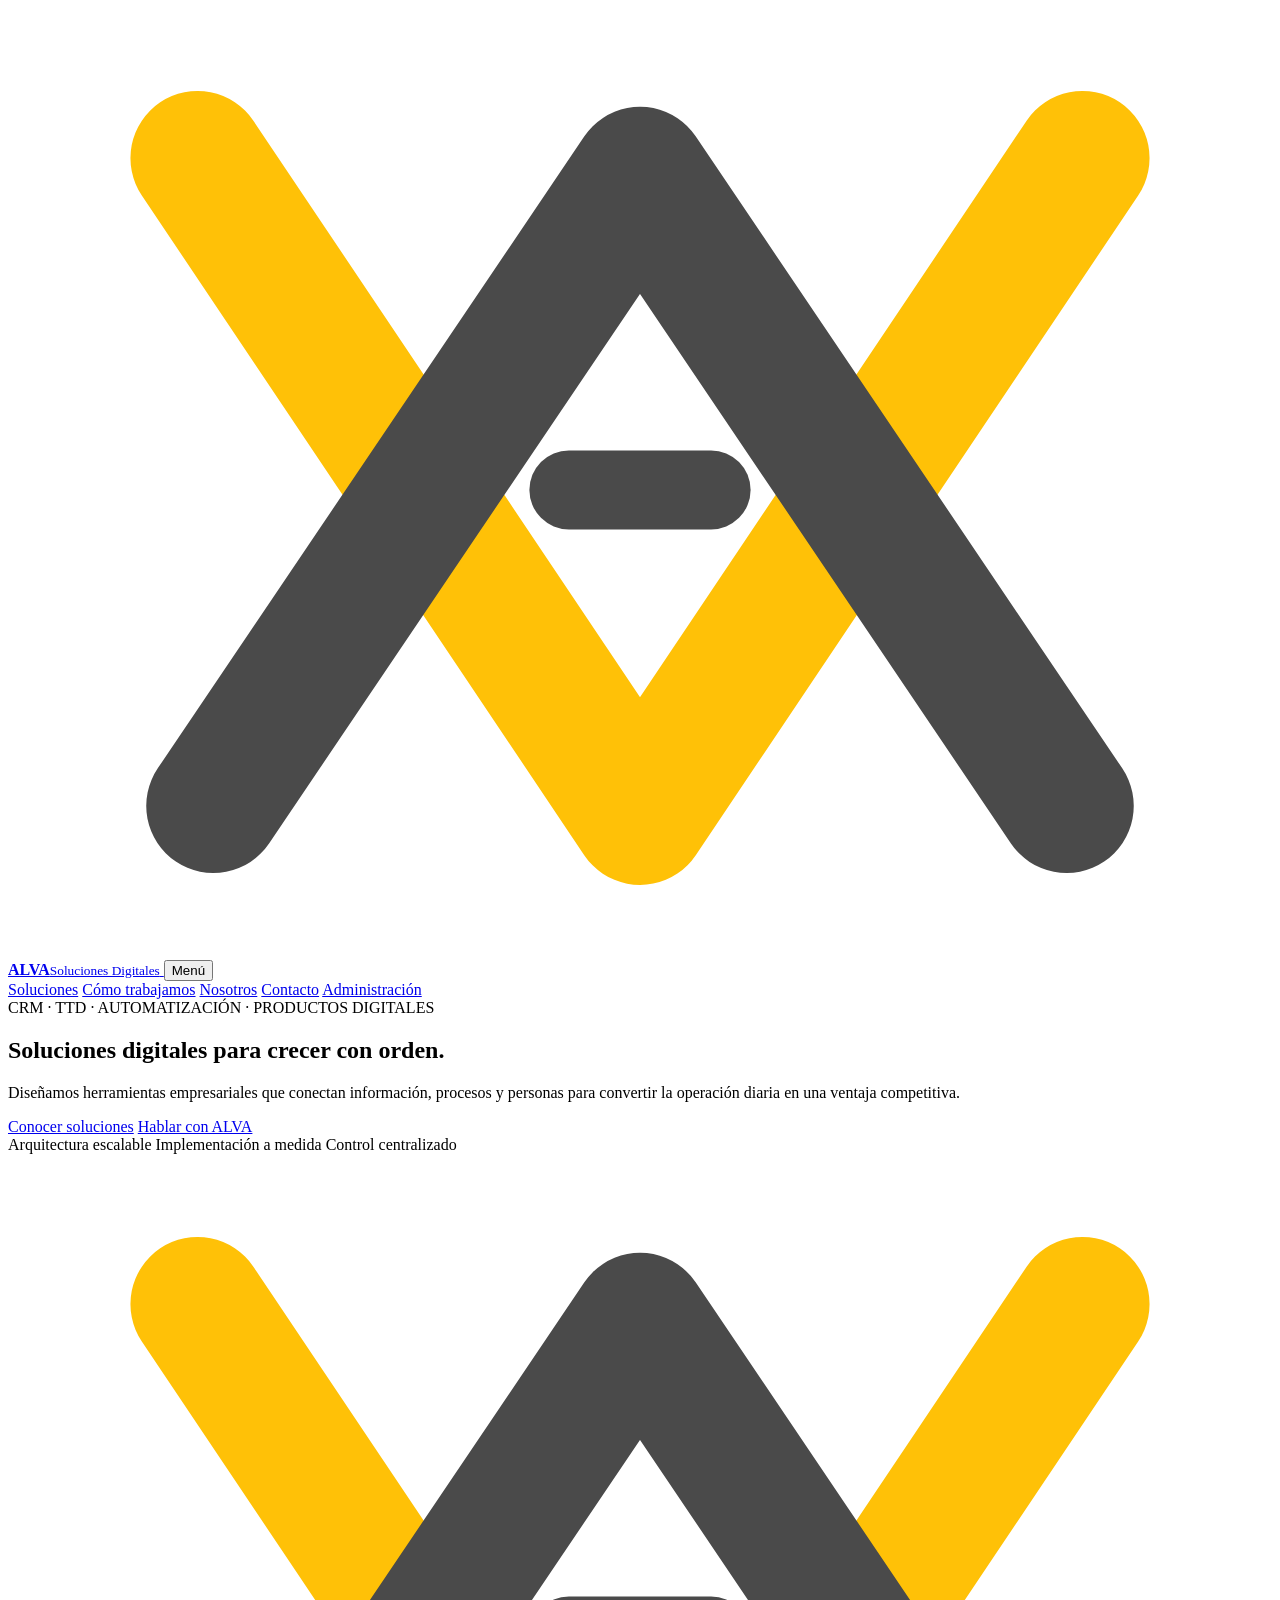
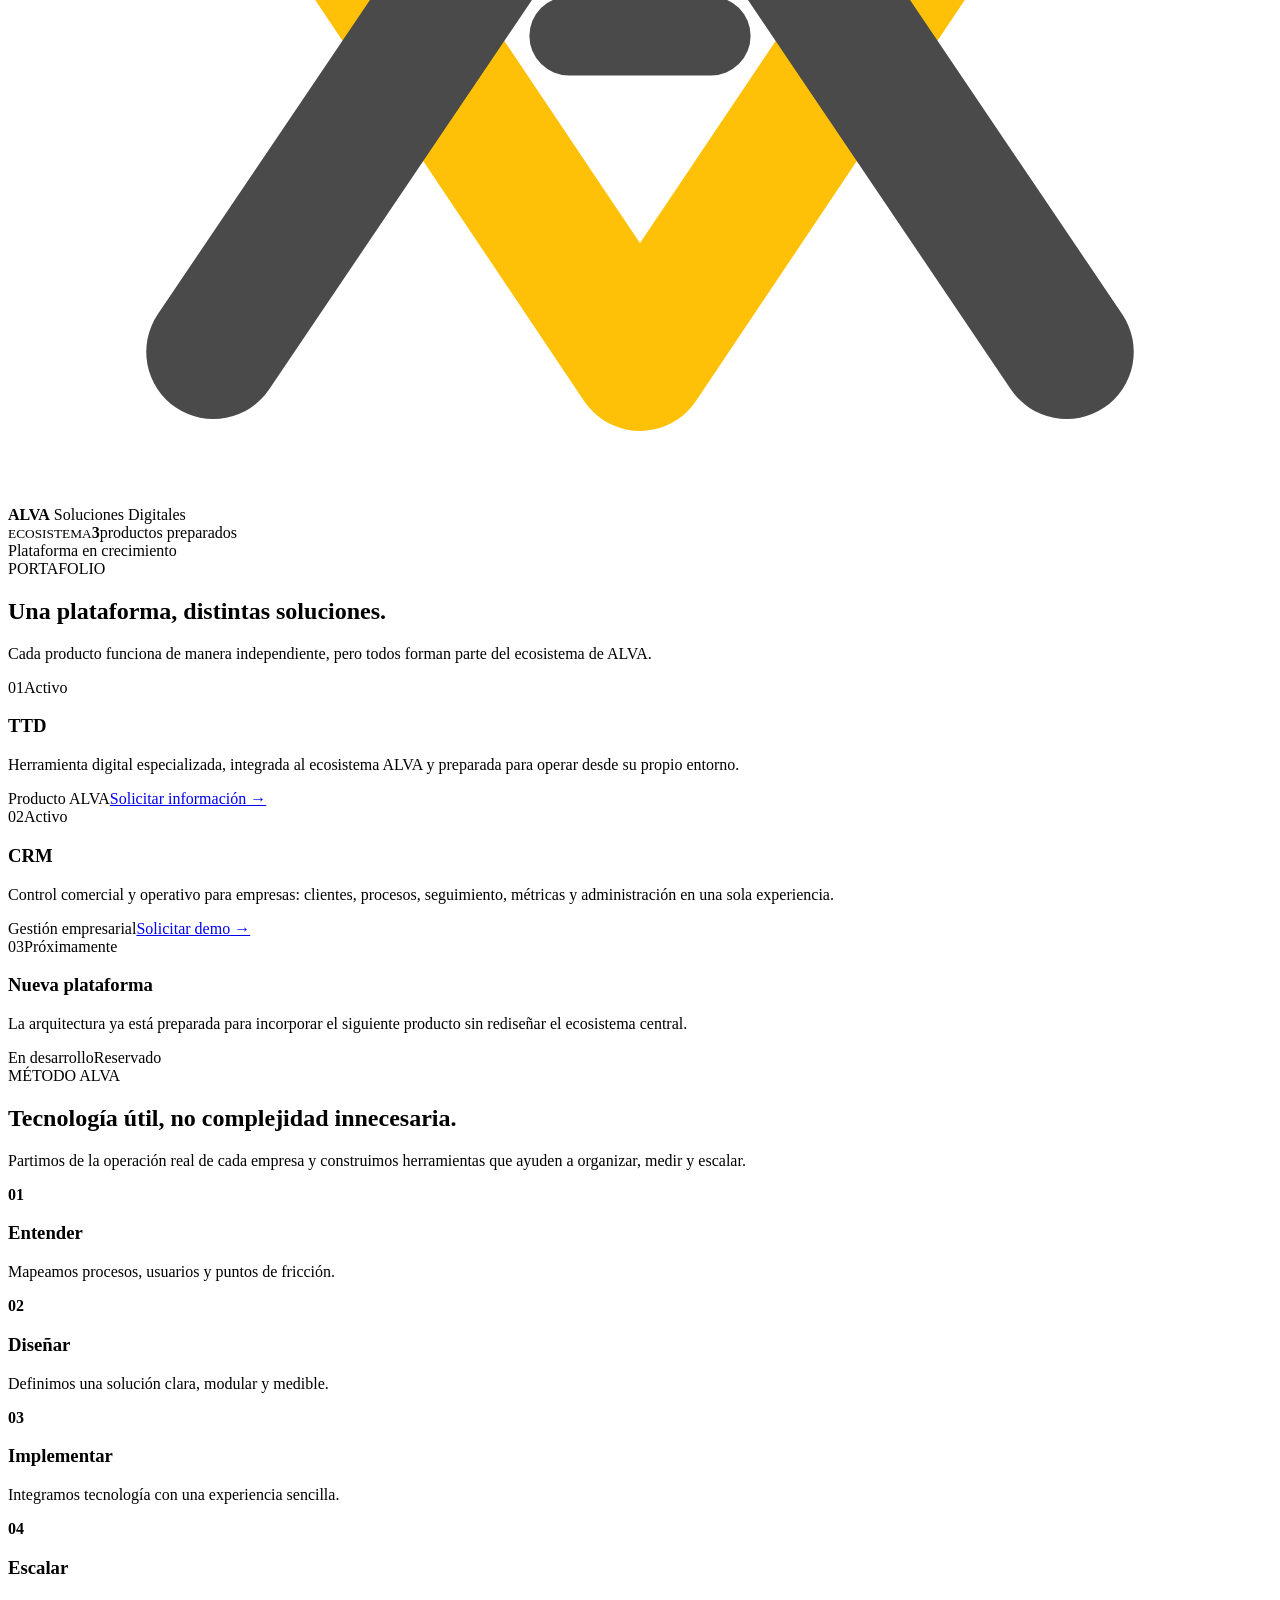
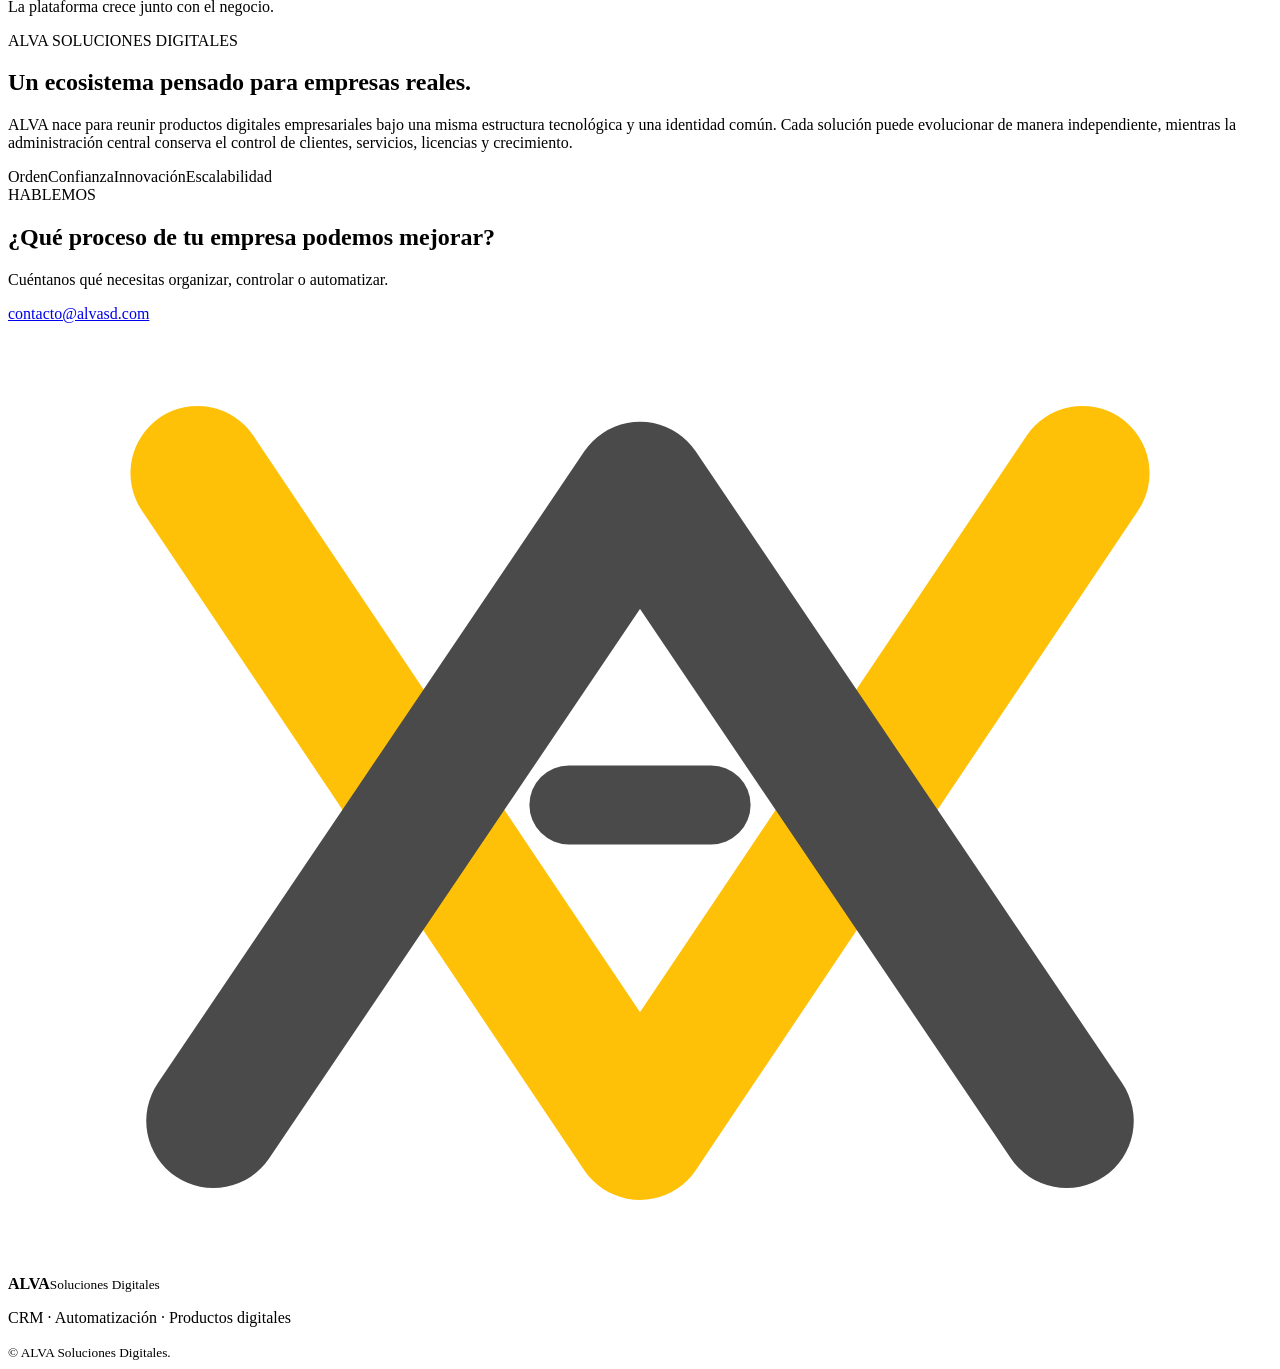
==== index.html @ 44d4e843 "Crea página principal inicial de ALVA SD" ====
<!doctype html>
<html lang="es">
<head>
  <meta charset="utf-8" />
  <meta name="viewport" content="width=device-width, initial-scale=1" />
  <meta name="description" content="ALVA Soluciones Digitales: CRM, TTD y productos digitales para empresas que quieren crecer con orden." />
  <title>ALVA Soluciones Digitales</title>
  <link rel="preconnect" href="https://fonts.googleapis.com">
  <link rel="preconnect" href="https://fonts.gstatic.com" crossorigin>
  <link href="https://fonts.googleapis.com/css2?family=Manrope:wght@400;500;600;700;800&display=swap" rel="stylesheet">
  <link rel="stylesheet" href="./assets/styles.css" />
</head>
<body>
  <header class="site-header">
    <a class="brand" href="#inicio" aria-label="ALVA Soluciones Digitales">
      <img src="./assets/alva-mark.svg" alt="" />
      <span class="brand-copy"><strong>ALVA</strong><small>Soluciones Digitales</small></span>
    </a>
    <button class="menu-toggle" aria-expanded="false" aria-controls="nav">Menú</button>
    <nav id="nav" class="site-nav">
      <a href="#soluciones">Soluciones</a>
      <a href="#metodo">Cómo trabajamos</a>
      <a href="#nosotros">Nosotros</a>
      <a href="#contacto">Contacto</a>
      <a class="nav-access" href="./admin/">Administración</a>
    </nav>
  </header>

  <main id="inicio">
    <section class="hero section-shell">
      <div class="hero-copy">
        <div class="eyebrow">CRM · TTD · AUTOMATIZACIÓN · PRODUCTOS DIGITALES</div>
        <h1>Soluciones digitales para <span>crecer con orden.</span></h1>
        <p>Diseñamos herramientas empresariales que conectan información, procesos y personas para convertir la operación diaria en una ventaja competitiva.</p>
        <div class="hero-actions">
          <a class="btn btn-primary" href="#soluciones">Conocer soluciones</a>
          <a class="btn btn-secondary" href="#contacto">Hablar con ALVA</a>
        </div>
        <div class="hero-points">
          <span>Arquitectura escalable</span>
          <span>Implementación a medida</span>
          <span>Control centralizado</span>
        </div>
      </div>
      <div class="hero-visual" aria-hidden="true">
        <div class="hero-glow"></div>
        <div class="hero-card hero-card-main">
          <img src="./assets/alva-mark.svg" alt="" />
          <strong>ALVA</strong>
          <span>Soluciones Digitales</span>
        </div>
        <div class="hero-card hero-card-stat"><small>ECOSISTEMA</small><strong>3</strong><span>productos preparados</span></div>
        <div class="hero-card hero-card-status"><i></i><span>Plataforma en crecimiento</span></div>
      </div>
    </section>

    <section id="soluciones" class="section section-shell">
      <div class="section-heading">
        <div class="eyebrow">PORTAFOLIO</div>
        <h2>Una plataforma, distintas soluciones.</h2>
        <p>Cada producto funciona de manera independiente, pero todos forman parte del ecosistema de ALVA.</p>
      </div>
      <div class="product-grid">
        <article class="product-card featured">
          <div class="product-top"><span class="product-number">01</span><span class="pill active">Activo</span></div>
          <h3>TTD</h3>
          <p>Herramienta digital especializada, integrada al ecosistema ALVA y preparada para operar desde su propio entorno.</p>
          <div class="card-footer"><span>Producto ALVA</span><a href="#contacto">Solicitar información →</a></div>
        </article>
        <article class="product-card">
          <div class="product-top"><span class="product-number">02</span><span class="pill active">Activo</span></div>
          <h3>CRM</h3>
          <p>Control comercial y operativo para empresas: clientes, procesos, seguimiento, métricas y administración en una sola experiencia.</p>
          <div class="card-footer"><span>Gestión empresarial</span><a href="#contacto">Solicitar demo →</a></div>
        </article>
        <article class="product-card future">
          <div class="product-top"><span class="product-number">03</span><span class="pill soon">Próximamente</span></div>
          <h3>Nueva plataforma</h3>
          <p>La arquitectura ya está preparada para incorporar el siguiente producto sin rediseñar el ecosistema central.</p>
          <div class="card-footer"><span>En desarrollo</span><span>Reservado</span></div>
        </article>
      </div>
    </section>

    <section id="metodo" class="section section-dark">
      <div class="section-shell split-section">
        <div class="section-heading light">
          <div class="eyebrow">MÉTODO ALVA</div>
          <h2>Tecnología útil, no complejidad innecesaria.</h2>
          <p>Partimos de la operación real de cada empresa y construimos herramientas que ayuden a organizar, medir y escalar.</p>
        </div>
        <div class="steps">
          <div class="step"><b>01</b><div><h3>Entender</h3><p>Mapeamos procesos, usuarios y puntos de fricción.</p></div></div>
          <div class="step"><b>02</b><div><h3>Diseñar</h3><p>Definimos una solución clara, modular y medible.</p></div></div>
          <div class="step"><b>03</b><div><h3>Implementar</h3><p>Integramos tecnología con una experiencia sencilla.</p></div></div>
          <div class="step"><b>04</b><div><h3>Escalar</h3><p>La plataforma crece junto con el negocio.</p></div></div>
        </div>
      </div>
    </section>

    <section id="nosotros" class="section section-shell about-grid">
      <div>
        <div class="eyebrow">ALVA SOLUCIONES DIGITALES</div>
        <h2>Un ecosistema pensado para empresas reales.</h2>
      </div>
      <div class="about-copy">
        <p>ALVA nace para reunir productos digitales empresariales bajo una misma estructura tecnológica y una identidad común. Cada solución puede evolucionar de manera independiente, mientras la administración central conserva el control de clientes, servicios, licencias y crecimiento.</p>
        <div class="about-values"><span>Orden</span><span>Confianza</span><span>Innovación</span><span>Escalabilidad</span></div>
      </div>
    </section>

    <section id="contacto" class="section section-shell">
      <div class="cta-panel">
        <div><div class="eyebrow">HABLEMOS</div><h2>¿Qué proceso de tu empresa podemos mejorar?</h2><p>Cuéntanos qué necesitas organizar, controlar o automatizar.</p></div>
        <a class="btn btn-primary" href="mailto:contacto@alvasd.com">contacto@alvasd.com</a>
      </div>
    </section>
  </main>

  <footer class="site-footer section-shell">
    <div class="brand footer-brand"><img src="./assets/alva-mark.svg" alt="" /><span class="brand-copy"><strong>ALVA</strong><small>Soluciones Digitales</small></span></div>
    <p>CRM · Automatización · Productos digitales</p>
    <small>© <span id="year"></span> ALVA Soluciones Digitales.</small>
  </footer>

  <script src="./assets/site.js"></script>
</body>
</html>
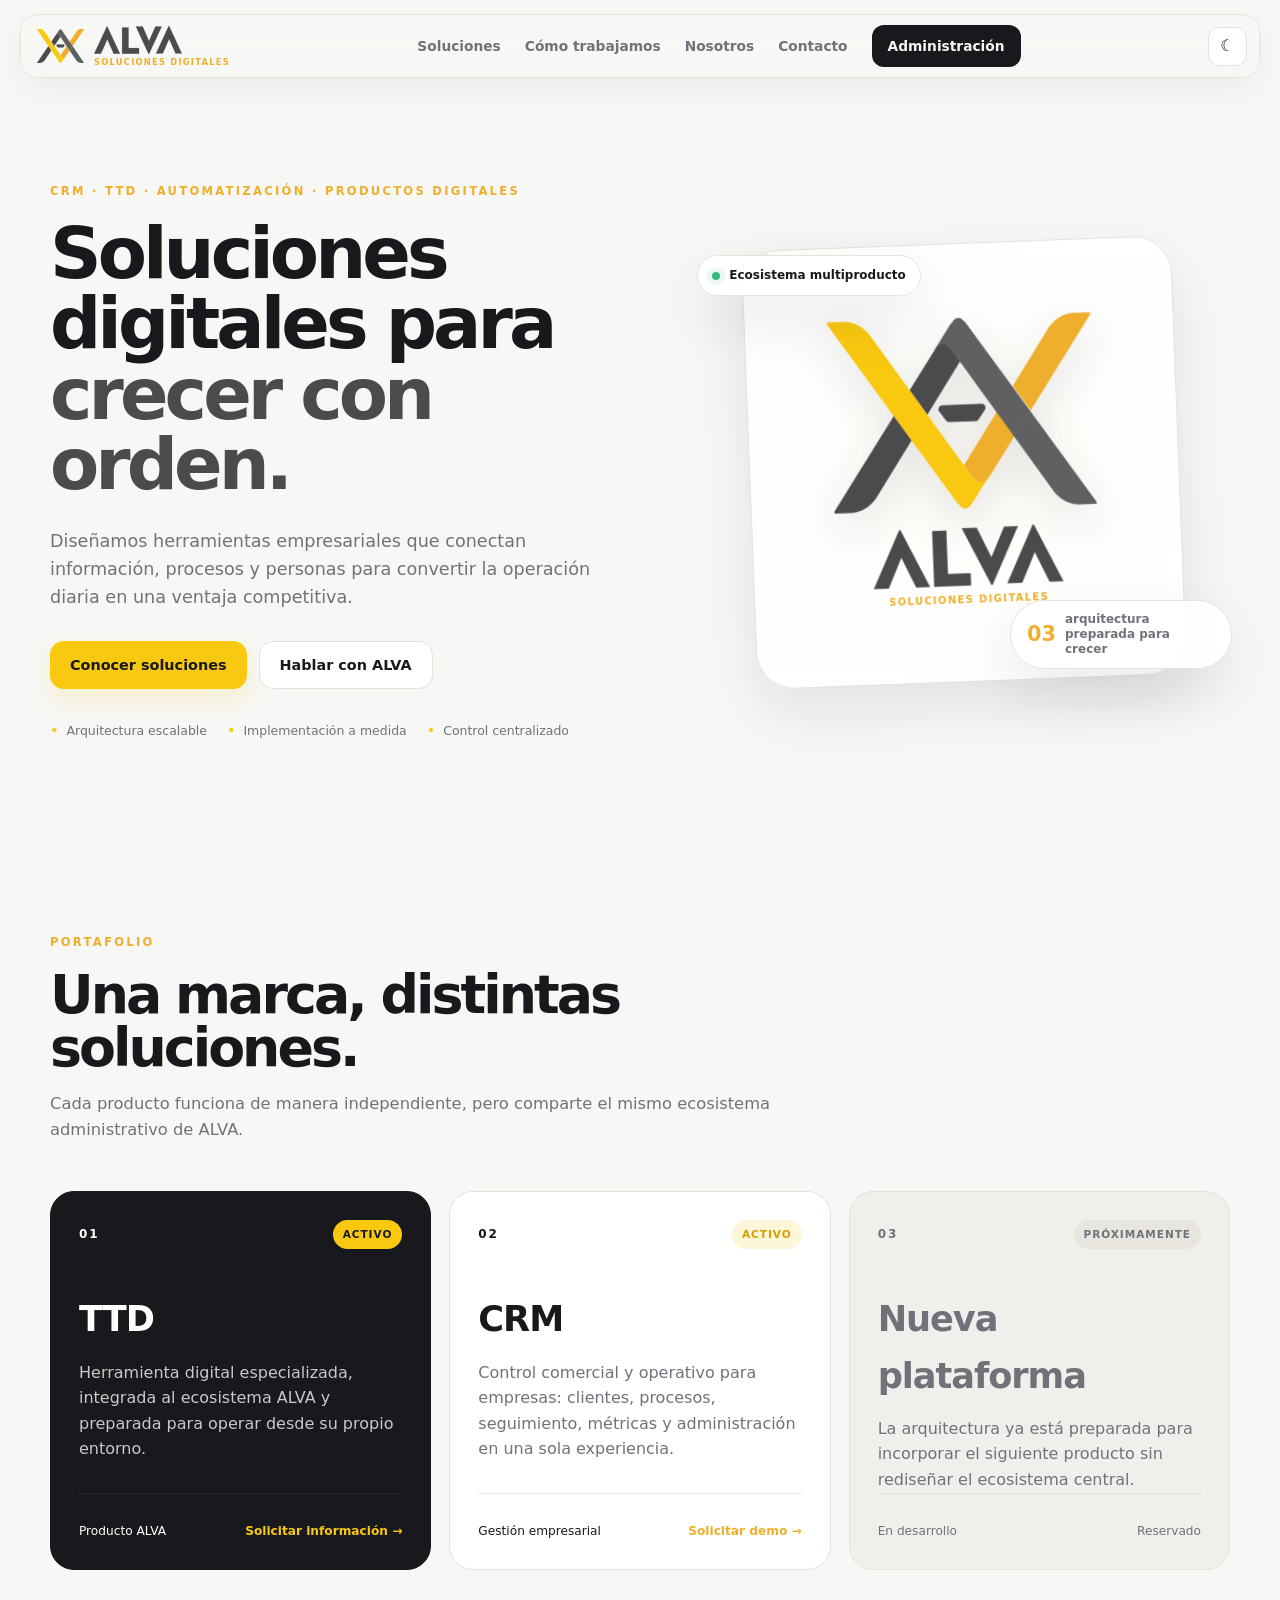
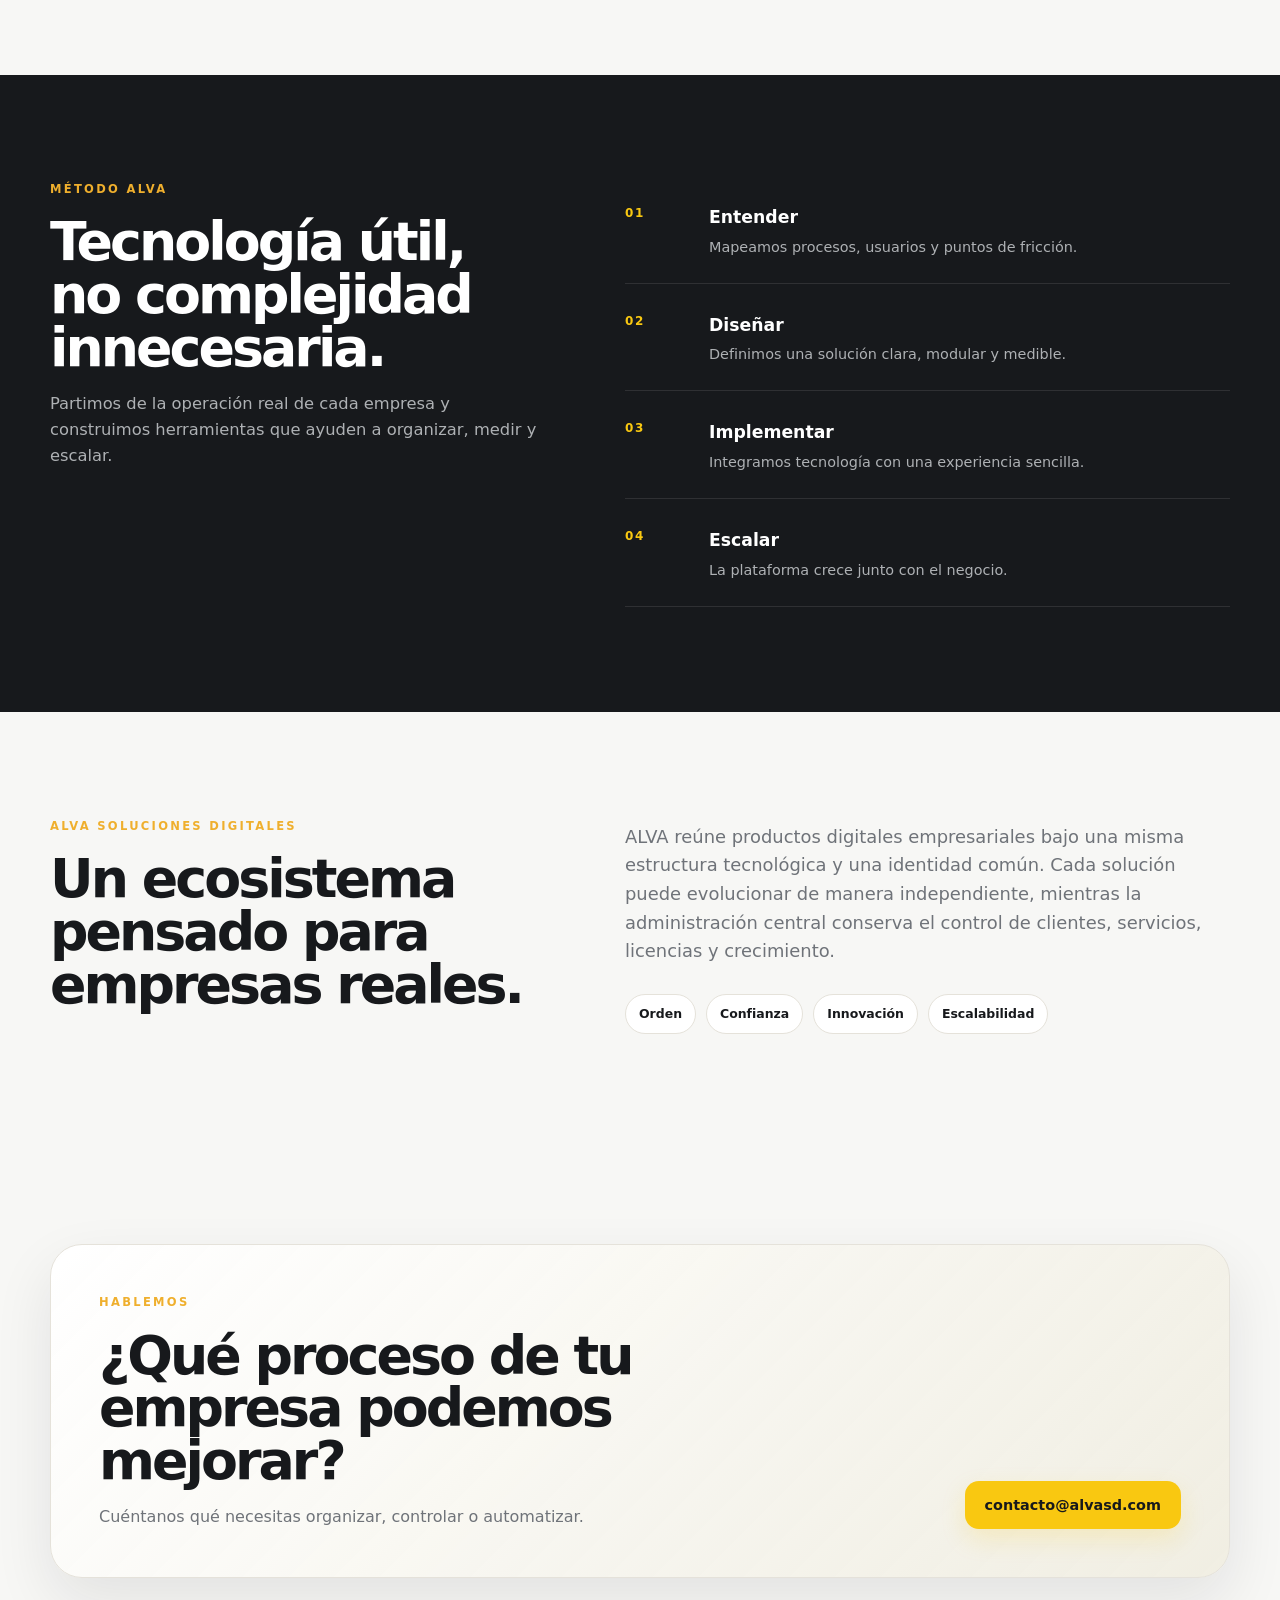
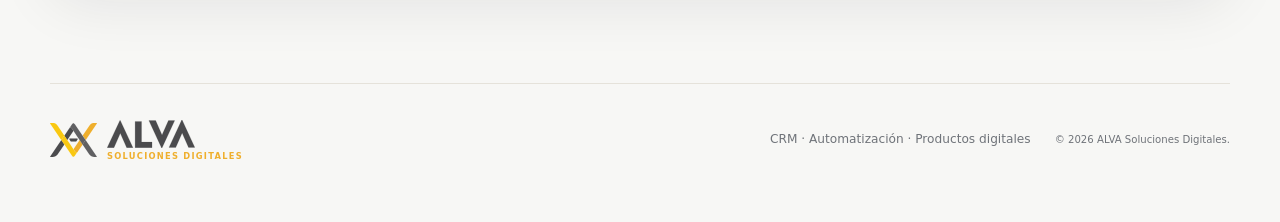
==== commit ab2d3a42: "Aplica identidad oficial de ALVA y selector de tema en la Home" ====
--- a/index.html
+++ b/index.html
@@ -1,10 +1,16 @@
 <!doctype html>
-<html lang="es">
+<html lang="es" data-theme="light">
 <head>
   <meta charset="utf-8" />
   <meta name="viewport" content="width=device-width, initial-scale=1" />
   <meta name="description" content="ALVA Soluciones Digitales: CRM, TTD y productos digitales para empresas que quieren crecer con orden." />
+  <meta name="theme-color" content="#f7f7f5" />
+  <meta name="color-scheme" content="light dark" />
   <title>ALVA Soluciones Digitales</title>
+  <link rel="icon" type="image/svg+xml" href="./assets/brand/isotipo-color.svg" />
+  <script>
+    (()=>{try{const saved=localStorage.getItem('alva-theme');const theme=saved||(matchMedia('(prefers-color-scheme: dark)').matches?'dark':'light');document.documentElement.dataset.theme=theme;}catch(_){}})();
+  </script>
   <link rel="preconnect" href="https://fonts.googleapis.com">
   <link rel="preconnect" href="https://fonts.gstatic.com" crossorigin>
   <link href="https://fonts.googleapis.com/css2?family=Manrope:wght@400;500;600;700;800&display=swap" rel="stylesheet">
@@ -13,10 +19,16 @@
 <body>
   <header class="site-header">
     <a class="brand" href="#inicio" aria-label="ALVA Soluciones Digitales">
-      <img src="./assets/alva-mark.svg" alt="" />
-      <span class="brand-copy"><strong>ALVA</strong><small>Soluciones Digitales</small></span>
+      <span class="brand-mark">
+        <img class="theme-light-asset" src="./assets/brand/isotipo-color.svg" alt="" />
+        <img class="theme-dark-asset" src="./assets/brand/isotipo-color-dark.svg" alt="" />
+      </span>
+      <span class="brand-name"><img src="./assets/brand/logotipo.svg" alt="ALVA" /><small>Soluciones Digitales</small></span>
     </a>
-    <button class="menu-toggle" aria-expanded="false" aria-controls="nav">Menú</button>
+    <div class="header-actions">
+      <button class="theme-toggle" type="button" data-theme-toggle aria-label="Cambiar tema" title="Cambiar tema"><span aria-hidden="true">◐</span></button>
+      <button class="menu-toggle" aria-expanded="false" aria-controls="nav">Menú</button>
+    </div>
     <nav id="nav" class="site-nav">
       <a href="#soluciones">Soluciones</a>
       <a href="#metodo">Cómo trabajamos</a>
@@ -42,23 +54,24 @@
           <span>Control centralizado</span>
         </div>
       </div>
-      <div class="hero-visual" aria-hidden="true">
+      <div class="hero-visual" aria-label="Identidad de ALVA Soluciones Digitales">
         <div class="hero-glow"></div>
-        <div class="hero-card hero-card-main">
-          <img src="./assets/alva-mark.svg" alt="" />
-          <strong>ALVA</strong>
+        <div class="hero-brand-card">
+          <img class="theme-light-asset hero-isotype" src="./assets/brand/isotipo-color.svg" alt="Isotipo de ALVA" />
+          <img class="theme-dark-asset hero-isotype" src="./assets/brand/isotipo-color-dark.svg" alt="Isotipo de ALVA" />
+          <img class="hero-wordmark" src="./assets/brand/logotipo.svg" alt="ALVA" />
           <span>Soluciones Digitales</span>
         </div>
-        <div class="hero-card hero-card-stat"><small>ECOSISTEMA</small><strong>3</strong><span>productos preparados</span></div>
-        <div class="hero-card hero-card-status"><i></i><span>Plataforma en crecimiento</span></div>
+        <div class="hero-chip hero-chip-top"><i></i><span>Ecosistema multiproducto</span></div>
+        <div class="hero-chip hero-chip-bottom"><b>03</b><span>arquitectura preparada para crecer</span></div>
       </div>
     </section>
 
     <section id="soluciones" class="section section-shell">
       <div class="section-heading">
         <div class="eyebrow">PORTAFOLIO</div>
-        <h2>Una plataforma, distintas soluciones.</h2>
-        <p>Cada producto funciona de manera independiente, pero todos forman parte del ecosistema de ALVA.</p>
+        <h2>Una marca, distintas soluciones.</h2>
+        <p>Cada producto funciona de manera independiente, pero comparte el mismo ecosistema administrativo de ALVA.</p>
       </div>
       <div class="product-grid">
         <article class="product-card featured">
@@ -104,7 +117,7 @@
         <h2>Un ecosistema pensado para empresas reales.</h2>
       </div>
       <div class="about-copy">
-        <p>ALVA nace para reunir productos digitales empresariales bajo una misma estructura tecnológica y una identidad común. Cada solución puede evolucionar de manera independiente, mientras la administración central conserva el control de clientes, servicios, licencias y crecimiento.</p>
+        <p>ALVA reúne productos digitales empresariales bajo una misma estructura tecnológica y una identidad común. Cada solución puede evolucionar de manera independiente, mientras la administración central conserva el control de clientes, servicios, licencias y crecimiento.</p>
         <div class="about-values"><span>Orden</span><span>Confianza</span><span>Innovación</span><span>Escalabilidad</span></div>
       </div>
     </section>
@@ -118,11 +131,15 @@
   </main>
 
   <footer class="site-footer section-shell">
-    <div class="brand footer-brand"><img src="./assets/alva-mark.svg" alt="" /><span class="brand-copy"><strong>ALVA</strong><small>Soluciones Digitales</small></span></div>
+    <a class="brand footer-brand" href="#inicio" aria-label="Volver al inicio">
+      <span class="brand-mark"><img class="theme-light-asset" src="./assets/brand/isotipo-color.svg" alt="" /><img class="theme-dark-asset" src="./assets/brand/isotipo-color-dark.svg" alt="" /></span>
+      <span class="brand-name"><img src="./assets/brand/logotipo.svg" alt="ALVA" /><small>Soluciones Digitales</small></span>
+    </a>
     <p>CRM · Automatización · Productos digitales</p>
     <small>© <span id="year"></span> ALVA Soluciones Digitales.</small>
   </footer>
 
+  <script src="./assets/theme.js"></script>
   <script src="./assets/site.js"></script>
 </body>
 </html>
--- a/assets/styles.css
+++ b/assets/styles.css
@@ -0,0 +1,32 @@
+:root{
+  color-scheme:light;
+  --graphite:#4b4b4d;--graphite-soft:#606062;--graphite-deep:#2e2e30;--ink:#17191c;
+  --amber:#f9c811;--amber-deep:#efaf2d;--paper:#f7f7f5;--surface:#ffffff;--surface-2:#efefec;
+  --muted:#6f7379;--line:#e5e2da;--header:rgba(247,247,245,.88);--shadow:0 24px 60px rgba(23,25,28,.09);
+  --radius:24px;
+}
+html[data-theme="dark"]{
+  color-scheme:dark;
+  --ink:#f3f4f5;--paper:#111316;--surface:#191c20;--surface-2:#20242a;--muted:#a9adb3;--line:#2b3036;
+  --header:rgba(17,19,22,.86);--shadow:0 24px 60px rgba(0,0,0,.28);--graphite:#c6c9cd;--graphite-soft:#aeb2b7;
+}
+*{box-sizing:border-box}
+html{scroll-behavior:smooth}
+body{margin:0;font-family:'Manrope',system-ui,-apple-system,BlinkMacSystemFont,'Segoe UI',sans-serif;color:var(--ink);background:var(--paper);line-height:1.6;transition:background .25s ease,color .25s ease}
+a{color:inherit;text-decoration:none}img{max-width:100%;display:block}button{font:inherit}
+.section-shell{width:min(1180px,calc(100% - 40px));margin-inline:auto}
+.theme-dark-asset{display:none}html[data-theme="dark"] .theme-light-asset{display:none}html[data-theme="dark"] .theme-dark-asset{display:block}
+.site-header{position:sticky;top:0;z-index:30;display:flex;align-items:center;justify-content:space-between;width:min(1240px,calc(100% - 28px));margin:14px auto 0;padding:10px 12px 10px 16px;background:var(--header);backdrop-filter:blur(18px);border:1px solid var(--line);border-radius:18px;box-shadow:0 10px 30px rgba(23,25,28,.05)}
+.brand{display:flex;align-items:center;gap:10px;min-width:max-content}.brand-mark{width:47px;display:grid;place-items:center}.brand-mark img{width:100%;height:36px;object-fit:contain}.brand-name{display:flex;flex-direction:column;line-height:1}.brand-name>img{width:88px;height:auto}.brand-name small{text-transform:uppercase;font-size:.52rem;letter-spacing:.15em;color:var(--amber-deep);font-weight:800;margin-top:4px}.brand-name>img{transition:filter .2s ease}html[data-theme="dark"] .brand-name>img{filter:brightness(0) invert(1);opacity:.92}
+.header-actions{display:flex;align-items:center;gap:8px;order:3}.theme-toggle,.menu-toggle{border:1px solid var(--line);background:var(--surface);color:var(--ink);border-radius:11px;height:39px;min-width:39px;padding:0 11px;cursor:pointer;font-weight:800}.theme-toggle{font-size:1rem}.menu-toggle{display:none}
+.site-nav{display:flex;align-items:center;gap:24px;font-size:.86rem;font-weight:650}.site-nav a{color:var(--muted)}.site-nav a:hover{color:var(--ink)}.nav-access{background:var(--ink);color:var(--paper)!important;padding:10px 16px;border-radius:12px}
+.hero{min-height:750px;display:grid;grid-template-columns:1.04fr .96fr;align-items:center;gap:70px;padding-block:88px 70px}.eyebrow{font-size:.72rem;font-weight:800;letter-spacing:.2em;color:var(--amber-deep);margin-bottom:18px}.hero h1,.section h2,.cta-panel h2{font-size:clamp(2.7rem,5.6vw,5.6rem);line-height:.98;letter-spacing:-.055em;margin:0}.hero h1 span{color:var(--graphite)}.hero-copy>p{max-width:690px;font-size:1.1rem;color:var(--muted);margin:28px 0 30px}.hero-actions{display:flex;gap:12px;flex-wrap:wrap}.btn{display:inline-flex;align-items:center;justify-content:center;min-height:48px;padding:0 20px;border-radius:14px;font-weight:800;font-size:.9rem}.btn-primary{background:var(--amber);color:#17191c;box-shadow:0 10px 24px rgba(249,200,17,.18)}.btn-primary:hover{background:#ffd53b}.btn-secondary{border:1px solid var(--line);background:var(--surface)}.hero-points{display:flex;gap:20px;flex-wrap:wrap;margin-top:30px;color:var(--muted);font-size:.78rem}.hero-points span:before{content:'•';color:var(--amber);margin-right:8px;font-size:1.15em}
+.hero-visual{position:relative;min-height:530px;display:grid;place-items:center}.hero-glow{position:absolute;inset:14% 5%;background:radial-gradient(circle at 50% 48%,rgba(249,200,17,.29),rgba(239,175,45,.06) 48%,transparent 70%);filter:blur(8px)}.hero-brand-card{position:relative;width:min(430px,86%);aspect-ratio:1/1.02;background:color-mix(in srgb,var(--surface) 88%,transparent);backdrop-filter:blur(14px);border:1px solid var(--line);border-radius:38px;box-shadow:var(--shadow);display:flex;flex-direction:column;align-items:center;justify-content:center;padding:45px;transform:rotate(-2.2deg)}.hero-isotype{width:78%;filter:drop-shadow(0 16px 22px rgba(23,25,28,.12))}.hero-wordmark{width:56%;margin-top:18px}html[data-theme="dark"] .hero-wordmark{filter:brightness(0) invert(1);opacity:.92}.hero-brand-card>span{text-transform:uppercase;color:var(--amber-deep);font-weight:800;letter-spacing:.14em;font-size:.62rem;margin-top:6px}.hero-chip{position:absolute;background:color-mix(in srgb,var(--surface) 92%,transparent);border:1px solid var(--line);box-shadow:var(--shadow);border-radius:999px;display:flex;align-items:center;gap:9px;font-size:.75rem;font-weight:750}.hero-chip-top{left:0;top:58px;padding:10px 14px}.hero-chip-top i{width:8px;height:8px;border-radius:50%;background:#3ab879;box-shadow:0 0 0 5px rgba(58,184,121,.1)}.hero-chip-bottom{right:-2px;bottom:58px;padding:11px 16px}.hero-chip-bottom b{font-size:1.3rem;color:var(--amber-deep)}.hero-chip-bottom span{max-width:150px;line-height:1.25;color:var(--muted)}
+.section{padding-block:105px}.section-heading{max-width:760px}.section-heading h2,.about-grid h2,.cta-panel h2{font-size:clamp(2.2rem,4.2vw,4rem)}.section-heading p{color:var(--muted);font-size:1.02rem}.product-grid{display:grid;grid-template-columns:repeat(3,1fr);gap:18px;margin-top:48px}.product-card{background:var(--surface);border:1px solid var(--line);border-radius:var(--radius);padding:28px;min-height:340px;display:flex;flex-direction:column;transition:.2s ease}.product-card:hover{transform:translateY(-5px);box-shadow:var(--shadow)}.product-card.featured{background:#17191c;color:#fff;border-color:#17191c}.product-card.future{background:var(--surface-2);color:var(--muted)}.product-top{display:flex;justify-content:space-between;align-items:center}.product-number{font-size:.75rem;font-weight:800;letter-spacing:.16em}.pill{font-size:.66rem;font-weight:800;border-radius:999px;padding:6px 10px;text-transform:uppercase;letter-spacing:.09em}.pill.active{background:rgba(249,200,17,.16);color:#d49d00}.featured .pill.active{background:var(--amber);color:#17191c}.pill.soon{background:color-mix(in srgb,var(--line) 75%,transparent);color:var(--muted)}.product-card h3{font-size:2.2rem;margin:42px 0 12px;letter-spacing:-.03em}.product-card p{margin:0;color:var(--muted)}.featured p{color:#c8c9ca}.card-footer{margin-top:auto;display:flex;justify-content:space-between;gap:18px;align-items:end;padding-top:28px;border-top:1px solid rgba(128,128,128,.15);font-size:.76rem}.card-footer a{font-weight:800;color:var(--amber-deep)}.featured .card-footer a{color:var(--amber)}
+.section-dark{background:#17191c;color:#fff}.split-section{display:grid;grid-template-columns:.9fr 1.1fr;gap:80px;align-items:start}.section-heading.light p{color:#aeb1b4}.steps{display:grid;gap:4px}.step{display:grid;grid-template-columns:64px 1fr;gap:20px;padding:24px 0;border-bottom:1px solid rgba(255,255,255,.1)}.step b{color:var(--amber);font-size:.75rem;letter-spacing:.14em}.step h3{margin:0 0 4px;font-size:1.08rem}.step p{margin:0;color:#aeb1b4;font-size:.9rem}
+.about-grid{display:grid;grid-template-columns:.9fr 1.1fr;gap:80px;align-items:start}.about-copy>p{font-size:1.12rem;color:var(--muted);margin-top:6px}.about-values{display:flex;flex-wrap:wrap;gap:10px;margin-top:28px}.about-values span{padding:9px 13px;border-radius:999px;border:1px solid var(--line);background:var(--surface);font-size:.78rem;font-weight:700}
+.cta-panel{background:linear-gradient(135deg,var(--surface) 0%,color-mix(in srgb,var(--surface-2) 82%,var(--amber) 5%) 100%);border:1px solid var(--line);border-radius:32px;padding:48px;display:flex;justify-content:space-between;align-items:end;gap:30px;box-shadow:var(--shadow)}.cta-panel>div{max-width:760px}.cta-panel p{color:var(--muted);margin-bottom:0}.cta-panel .btn{white-space:nowrap}
+.site-footer{display:grid;grid-template-columns:1fr auto auto;gap:24px;align-items:center;padding-block:34px 60px;border-top:1px solid var(--line);color:var(--muted);font-size:.76rem}.footer-brand{color:var(--ink)}
+@media(max-width:980px){.site-nav{display:none;position:absolute;top:72px;left:0;right:0;margin:auto;width:calc(100% - 18px);padding:18px;background:var(--surface);border:1px solid var(--line);border-radius:16px;box-shadow:var(--shadow);flex-direction:column;align-items:stretch}.site-nav.open{display:flex}.menu-toggle{display:block}.hero{grid-template-columns:1fr;min-height:auto;padding-top:70px;gap:20px}.hero-visual{min-height:480px}.product-grid{grid-template-columns:1fr}.split-section,.about-grid{grid-template-columns:1fr;gap:35px}.cta-panel{align-items:flex-start;flex-direction:column}.site-footer{grid-template-columns:1fr}}
+@media(max-width:560px){.section-shell{width:min(100% - 24px,1180px)}.site-header{width:calc(100% - 16px);margin-top:8px}.brand-name{display:none}.hero h1{font-size:3rem}.hero-visual{min-height:390px}.hero-brand-card{width:min(340px,86%);padding:32px;border-radius:30px}.hero-chip-top{top:18px}.hero-chip-bottom{bottom:18px}.section{padding-block:64px}.cta-panel{padding:30px 24px}.hero-points{display:grid;gap:4px}}
+@media(prefers-reduced-motion:reduce){*{scroll-behavior:auto!important;transition:none!important}}
